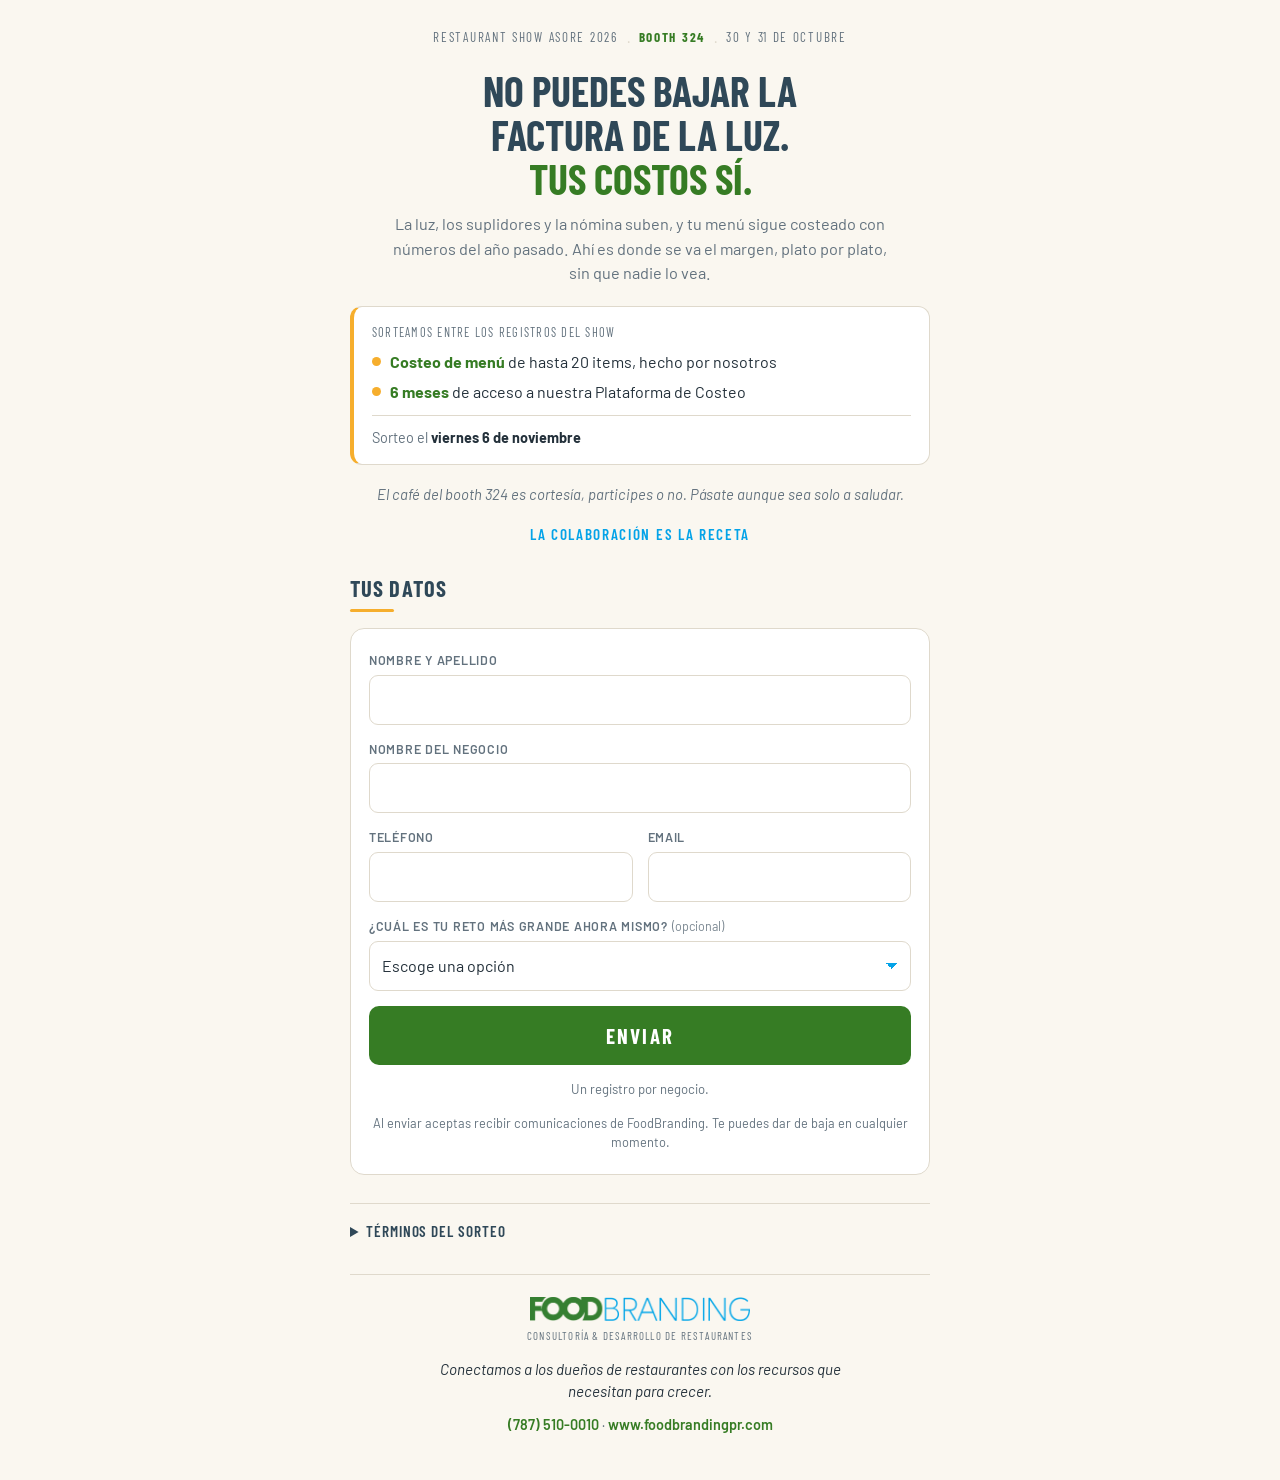
==== sorteo/index.html @ 9867aed2 "Forma general y sorteo ASORE 2026" ====
<!doctype html>
<html lang="es">
<head>
<meta charset="utf-8">
<meta name="viewport" content="width=device-width,initial-scale=1,viewport-fit=cover">
<meta name="robots" content="noindex,nofollow">
<title>Sorteo Costeo de Menú | FoodBranding</title>
<meta name="description" content="Participa por un costeo de menu de hasta 20 items y 6 meses de la Plataforma de Costeo. Restaurant Show de ASORE 2026, booth 324.">
<link rel="stylesheet" href="https://fonts.googleapis.com/css2?family=Barlow:wght@400;500;600;700&family=Barlow+Condensed:wght@600;700&display=swap">
<style>html{color-scheme:light}body{margin:0;font:16px/1.5 system-ui,sans-serif}img{max-width:100%}[hidden]{display:none!important}</style>
</head>
<body>
<style>
/* Layout: una columna sobre crema; el cafe es el gancho, la forma lo cobra. Paleta FoodBranding. */
:root{
  --verde:#367C24;
  --azul:#04A3E8;
  --pizarra:#2F4858;
  --dorado:#F6AE2D;
  --naranja:#F26419;
  --bg:#FAF7F0;
  --surface:#FFFFFF;
  --fg:#23303A;
  --muted:#63727E;
  --line:#DFD9CC;
  --field:#FFFFFF;
  --display:'Barlow Condensed','Arial Narrow',Helvetica,sans-serif;
  --body:'Barlow',-apple-system,BlinkMacSystemFont,'Segoe UI',Helvetica,sans-serif;
  color-scheme:light;
}
*{box-sizing:border-box}
body{background:var(--bg);color:var(--fg);font-family:var(--body);line-height:1.5;margin:0;padding:0 16px}
.wrap{max-width:580px;margin:0 auto;padding-block:28px 44px}

.eyebrow{display:flex;flex-wrap:wrap;justify-content:center;gap:5px 9px;margin:0 0 16px}
.eyebrow span{font-family:var(--display);text-transform:uppercase;letter-spacing:.13em;font-size:.82rem;color:var(--muted)}
.eyebrow b{font-family:var(--display);text-transform:uppercase;letter-spacing:.13em;font-size:.82rem;color:var(--verde);font-weight:700}
.eyebrow i{font-style:normal;color:var(--line)}

h1{font-family:var(--display);text-transform:uppercase;font-weight:700;font-size:clamp(1.85rem,7.6vw,2.6rem);line-height:1.06;text-align:center;margin:0 0 12px;color:var(--pizarra);text-wrap:balance}
h1 em{font-style:normal;color:var(--verde);display:block}
.lede{text-align:center;color:var(--muted);font-size:1.02rem;margin:0 auto 20px;max-width:31rem}
.premio{background:var(--surface);border:1px solid var(--line);border-left:4px solid var(--dorado);border-radius:12px;padding:16px 18px;margin:0 0 18px;text-align:left}
.premio-lbl{font-family:var(--display);text-transform:uppercase;letter-spacing:.1em;font-size:.78rem;color:var(--muted);margin:0 0 10px}
.premio-list{list-style:none;margin:0;padding:0;display:flex;flex-direction:column;gap:8px}
.premio-list li{display:flex;gap:9px;font-size:1rem;line-height:1.35;color:var(--fg)}
.premio-list li span{flex:1;min-width:0}
.premio-list li:before{content:"";flex:none;width:9px;height:9px;border-radius:50%;background:var(--dorado);margin-top:.38em}
.premio-list b{color:var(--verde)}
.premio-fecha{font-size:.9rem;color:var(--muted);margin:12px 0 0;padding-top:11px;border-top:1px solid var(--line)}
.premio-fecha b{color:var(--fg)}
.cafe{text-align:center;font-size:.93rem;color:var(--muted);margin:0 0 18px;font-style:italic}
.terminos{margin-top:28px;border-top:1px solid var(--line);padding-top:16px}
.terminos summary{font-family:var(--display);text-transform:uppercase;letter-spacing:.06em;font-size:.95rem;color:var(--pizarra);cursor:pointer;font-weight:600}
.terminos ol{margin:12px 0 0;padding-left:18px;font-size:.84rem;color:var(--muted);line-height:1.5}
.terminos li{margin-bottom:8px}
.terminos b{color:var(--fg)}
.lema{text-align:center;font-family:var(--display);text-transform:uppercase;letter-spacing:.11em;font-size:.95rem;font-weight:600;color:var(--azul);margin:0 0 26px}

.menu{display:flex;flex-wrap:wrap;justify-content:center;gap:8px;margin:0 0 26px;padding:0;list-style:none}
.menu li{font-family:var(--display);text-transform:uppercase;letter-spacing:.07em;font-size:.92rem;color:var(--pizarra);background:var(--surface);border:1px solid var(--line);border-radius:999px;padding:6px 15px}
.menu li svg{vertical-align:-2px;margin-right:5px}

h2{font-family:var(--display);text-transform:uppercase;letter-spacing:.05em;font-size:1.4rem;color:var(--pizarra);margin:0 0 3px}
.rule{width:44px;height:3px;background:var(--dorado);border-radius:2px;margin-bottom:16px}

form{background:var(--surface);border:1px solid var(--line);border-radius:14px;padding:22px 18px;display:flex;flex-direction:column;gap:15px}
.f{display:flex;flex-direction:column;gap:5px}
.f label{font-size:.78rem;font-weight:600;letter-spacing:.06em;text-transform:uppercase;color:var(--muted)}
.f input,.f select{font:inherit;font-size:1rem;color:var(--fg);background:var(--field);border:1px solid var(--line);border-radius:9px;padding:12px;width:100%;min-width:0}
.f input:focus,.f select:focus{outline:2px solid var(--azul);outline-offset:1px;border-color:var(--azul)}
.f input.bad{border-color:var(--naranja)}
.f select{appearance:none;-webkit-appearance:none;background-image:linear-gradient(45deg,transparent 50%,var(--azul) 50%),linear-gradient(135deg,var(--azul) 50%,transparent 50%);background-position:calc(100% - 18px) 21px,calc(100% - 12px) 21px;background-size:6px 6px,6px 6px;background-repeat:no-repeat;padding-right:36px;cursor:pointer}
.row2{display:grid;grid-template-columns:1fr 1fr;gap:15px}
.opt{display:flex;align-items:flex-start;gap:10px;font-size:.9rem;color:var(--fg);background:#F4F8F2;border:1px solid #D7E6D1;border-radius:10px;padding:12px 13px;cursor:pointer}
.opt input{accent-color:var(--verde);margin:3px 0 0;flex:none;width:18px;height:18px}

button.cta{font-family:var(--display);text-transform:uppercase;letter-spacing:.1em;font-size:1.3rem;font-weight:700;background:var(--verde);color:#fff;border:0;border-radius:10px;padding:17px;cursor:pointer;width:100%}
button.cta:hover{filter:brightness(1.08)}
button.cta:disabled{opacity:.6;cursor:default}
button.cta:focus-visible{outline:2px solid var(--pizarra);outline-offset:2px}
.f label i{font-weight:400;text-transform:none;letter-spacing:normal;color:var(--muted);font-style:normal;opacity:.85}
.error{font-size:.88rem;color:var(--naranja);text-align:center;margin:0;font-weight:600}
.fine{font-size:.82rem;color:var(--muted);text-align:center;margin:0}
.aviso{font-size:.8rem;line-height:1.45;color:var(--muted);text-align:center;margin:0}

.done{display:none;flex-direction:column;gap:14px;background:var(--surface);border:1px solid var(--verde);border-radius:14px;padding:22px 18px}
.done h3{font-family:var(--display);text-transform:uppercase;font-size:1.7rem;color:var(--verde);margin:0}
.done p{margin:0;font-size:.96rem}
pre{background:var(--bg);border:1px solid var(--line);border-radius:9px;padding:12px;font-size:.82rem;white-space:pre-wrap;word-break:break-word;margin:0;overflow-x:auto;color:var(--fg)}
.ghost{background:transparent;color:var(--pizarra);border:1px solid var(--line);border-radius:9px;padding:11px;font:inherit;font-size:.95rem;cursor:pointer}
.wa{display:block;text-align:center;background:#25D366;color:#07301A;font-family:var(--display);text-transform:uppercase;letter-spacing:.09em;font-weight:700;font-size:1.1rem;padding:14px;border-radius:10px;text-decoration:none}

footer{margin-top:32px;padding-top:22px;border-top:1px solid var(--line);text-align:center}
.fb-logo{display:block;width:100%;max-width:220px;height:auto;margin:0 auto 7px}
.fb-tag{font-family:var(--display);text-transform:uppercase;letter-spacing:.11em;font-size:.68rem;color:var(--muted);margin:0 0 14px}
.fb-msg{font-style:italic;font-size:.95rem;color:var(--fg);margin:0 auto 12px;max-width:27rem;line-height:1.45}
.fb-contact{font-size:.9rem;color:var(--muted);margin:0}
.fb-contact a{color:var(--verde);font-weight:600;text-decoration:none}
@media (max-width:420px){.row2{grid-template-columns:1fr}}
</style>

<div class="wrap">
  <p class="eyebrow"><span>Restaurant Show ASORE 2026</span><i>·</i><b>Booth 324</b><i>·</i><span>30 y 31 de octubre</span></p>
  <h1>No puedes bajar la factura de la luz. <em>Tus costos sí.</em></h1>
  <p class="lede">La luz, los suplidores y la nómina suben, y tu menú sigue costeado con números del año pasado. Ahí es donde se va el margen, plato por plato, sin que nadie lo vea.</p>

  <div class="premio">
    <p class="premio-lbl">Sorteamos entre los registros del show</p>
    <ul class="premio-list">
      <li><span><b>Costeo de menú</b> de hasta 20 items, hecho por nosotros</span></li>
      <li><span><b>6 meses</b> de acceso a nuestra Plataforma de Costeo</span></li>
    </ul>
    <p class="premio-fecha">Sorteo el <b>viernes 6 de noviembre</b></p>
  </div>

  <p class="cafe">El café del booth 324 es cortesía, participes o no. Pásate aunque sea solo a saludar.</p>

  <p class="lema">La Colaboración es la Receta</p>

  <h2>Tus datos</h2><div class="rule"></div>

  <form id="f" novalidate>
    <div class="f"><label for="nombre">Nombre y apellido</label><input id="nombre" autocomplete="name"></div>
    <div class="f"><label for="negocio">Nombre del negocio</label><input id="negocio" autocomplete="organization"></div>
    <div class="row2">
      <div class="f"><label for="telefono">Teléfono</label><input id="telefono" type="tel" inputmode="tel" autocomplete="tel"></div>
      <div class="f"><label for="email">Email</label><input id="email" type="email" inputmode="email" autocomplete="email"></div>
    </div>

    <div class="f">
      <label for="reto">¿Cuál es tu reto más grande ahora mismo? <i>(opcional)</i></label>
      <select id="reto">
        <option value="">Escoge una opción</option>
        <option value="Costos y margen">Costos y margen (costeo, precios, desperdicio)</option>
        <option value="Menu">Menú (desarrollo, rediseño, ingeniería)</option>
        <option value="Operacion y procesos">Operación y procesos (estandarización, recetas)</option>
        <option value="Personal">Personal (reclutamiento, entrenamiento, retención)</option>
        <option value="Marca y concepto">Marca y concepto</option>
        <option value="Abrir un negocio nuevo">Abrir un negocio nuevo</option>
        <option value="Otro">Otro</option>
      </select>
    </div>

    <input type="checkbox" id="botcheck" style="display:none" tabindex="-1" autocomplete="off">
    <button type="submit" class="cta" id="btn">Enviar</button>
    <p class="error" id="error" hidden></p>
    <p class="fine">Un registro por negocio.</p>
    <p class="aviso">Al enviar aceptas recibir comunicaciones de FoodBranding. Te puedes dar de baja en cualquier momento.</p>
  </form>

  <div class="done" id="done">
    <h3 id="doneTitle">¡Estás dentro!</h3>
    <p id="doneMsg">Quedaste registrado para el sorteo del 6 de noviembre. Si ganas, te escribimos ese mismo día al correo y al teléfono que nos diste.</p>
    <a class="wa" id="wa" href="#" target="_blank" rel="noopener" hidden>Enviar por WhatsApp</a>
    <pre id="res" hidden></pre>
    <button type="button" class="ghost" id="copy" hidden>Copiar mis datos</button>
    <button type="button" class="ghost" id="back">Registrar otro negocio</button>
  </div>


  <details class="terminos">
    <summary>Términos del sorteo</summary>
    <ol>
      <li><b>Cómo se participa.</b> Llenando esta forma completa durante el Restaurant Show de ASORE 2026, el 30 y 31 de octubre de 2026. Un registro por negocio: los duplicados se eliminan.</li>
      <li><b>Quién puede participar.</b> Dueños, operadores o encargados de negocios de food service en Puerto Rico, mayores de 18 años. No participa el equipo de FoodBranding ni sus familiares.</li>
      <li><b>El premio.</b> Un solo ganador recibe el costeo de menú de hasta 20 items, trabajado por FoodBranding, más 6 meses de acceso a la Plataforma de Costeo.</li>
      <li><b>Qué no incluye.</b> Items adicionales sobre los 20 se cotizan aparte. No incluye estandarización de recetas, ingeniería de menú, diseño ni ningún otro servicio.</li>
      <li><b>Lo que el ganador tiene que poner.</b> El costeo se hace con la información del negocio: recetas, porciones y facturas de suplidores. Sin esa información el trabajo no se puede completar.</li>
      <li><b>El sorteo.</b> Viernes 6 de noviembre de 2026, al azar entre todos los registros válidos.</li>
      <li><b>Cómo se notifica.</b> Al ganador se le escribe ese mismo día al correo y al teléfono que registró. Tiene 5 días laborables para confirmar; si no responde, se sortea de nuevo.</li>
      <li><b>Cuándo se usa.</b> El trabajo se coordina y comienza dentro de los 3 meses siguientes al sorteo.</li>
      <li><b>El premio no es transferible</b> ni se cambia por dinero ni por otro servicio.</li>
      <li><b>Participar no obliga a comprar nada.</b> Publicamos el nombre del ganador solo si él nos autoriza.</li>
    </ol>
  </details>

  <footer>
    <img class="fb-logo" src="[data-uri]" alt="FoodBranding">
    <p class="fb-tag">Consultoría &amp; Desarrollo de Restaurantes</p>
    <p class="fb-msg">Conectamos a los dueños de restaurantes con los recursos que necesitan para crecer.</p>
    <p class="fb-contact"><a href="https://wa.me/17875100010" target="_blank" rel="noopener">(787) 510-0010</a> &middot; <a href="https://www.foodbrandingpr.com" target="_blank" rel="noopener">www.foodbrandingpr.com</a></p>
  </footer>
</div>

<script>
/* ------------------------------------------------------------------
   CONFIGURACION. Llave de Web3Forms (web3forms.com) para esta forma.
   Usa una llave NUEVA, no la del website, para que los leads del show
   no se mezclen con los contactos de foodbrandingpr.com.
------------------------------------------------------------------- */
var FB_SHOW = {
  WEB3FORMS_KEY: "37f3c1a6-9055-496e-bfa0-32e22b7a4965",        // llave del correo que recibe los leads del booth
  WHATSAPP: "17875100010"
};

(function(){
  var $=function(id){return document.getElementById(id);};
  var v=function(id){return ($(id).value||'').trim();};

  function datos(){
    return {
      nombre: v('nombre'), negocio: v('negocio'),
      telefono: v('telefono'), email: v('email'),
      reto: v('reto') || '-'
    };
  }

  function texto(d){
    return ['SORTEO ASORE 2026 - BOOTH 324','Nombre: '+d.nombre,'Negocio: '+d.negocio,
      'Telefono: '+d.telefono,'Email: '+d.email,'Reto principal: '+d.reto,
      'Consentimiento: aviso al enviar (FoodBranding)'].join('\n');
  }

  function enviar(d){
    if(!FB_SHOW.WEB3FORMS_KEY) return Promise.resolve(false);
    return fetch('https://api.web3forms.com/submit',{
      method:'POST',
      headers:{'Content-Type':'application/json','Accept':'application/json'},
      body:JSON.stringify({
        access_key: FB_SHOW.WEB3FORMS_KEY,
        subject: 'Sorteo ASORE 2026 - '+d.negocio,
        from_name: 'Booth 324 ASORE 2026',
        botcheck: $('botcheck').checked,
        Nombre: d.nombre, Negocio: d.negocio, Telefono: d.telefono,
        email: d.email, 'Reto principal': d.reto,
        'Consentimiento': 'Aviso al enviar (FoodBranding)'
      })
    }).then(function(r){return r.json();}).then(function(j){return !!j.success;})
      .catch(function(){return false;});
  }

  $('f').addEventListener('submit',function(e){
    e.preventDefault();
    var NOMBRES={nombre:'tu nombre',negocio:'el nombre del negocio',telefono:'el teléfono',email:'el email'}, falta=null;
    ['nombre','negocio','telefono','email'].forEach(function(id){ if(!v(id)&&!falta) falta=id; });
    ['nombre','negocio','telefono','email'].forEach(function(id){ $(id).classList.remove('bad'); });
    if(falta){
      $(falta).classList.add('bad');
      $('error').textContent='Falta '+NOMBRES[falta]+'.'; $('error').hidden=false;
      $(falta).focus(); $(falta).scrollIntoView({behavior:'smooth',block:'center'});
      return;
    }
    $('error').hidden=true;

    var d=datos(), b=$('btn');
    b.disabled=true; b.textContent='Enviando...';

    enviar(d).then(function(ok){
      b.disabled=false; b.textContent='Enviar';
      var t=texto(d);
      $('res').textContent=t;
      $('wa').href='https://wa.me/'+FB_SHOW.WHATSAPP+'?text='+encodeURIComponent(t);
      if(ok){
        $('doneTitle').textContent='¡Estás dentro!';
        $('doneMsg').textContent='Quedaste registrado para el sorteo del 6 de noviembre. Si ganas, te escribimos ese mismo día al correo y al teléfono que nos diste.';
        $('wa').hidden=true; $('res').hidden=true; $('copy').hidden=true;
      }else{
        $('doneTitle').textContent='Un paso más';
        $('doneMsg').textContent='No pudimos enviar tus datos automáticamente. Mándalos por WhatsApp y los recibimos igual.';
        $('wa').hidden=false; $('res').hidden=false; $('copy').hidden=false;
      }
      $('f').hidden=true; $('done').style.display='flex';
      $('done').scrollIntoView({behavior:'smooth',block:'start'});
    });
  });

  $('copy').addEventListener('click',function(){
    var b=this;
    function sel(){ var r=document.createRange(); r.selectNodeContents($('res'));
      var s=window.getSelection(); s.removeAllRanges(); s.addRange(r); b.textContent='Selecciona y copia'; }
    try{ navigator.clipboard.writeText($('res').textContent).then(function(){
      b.textContent='Copiado'; setTimeout(function(){b.textContent='Copiar mis datos';},1700);
    }).catch(sel); }catch(err){ sel(); }
  });

  $('back').addEventListener('click',function(){
    $('f').reset(); $('done').style.display='none'; $('f').hidden=false;
    window.scrollTo({top:0,behavior:'smooth'});
  });
})();
</script>
</body>
</html>
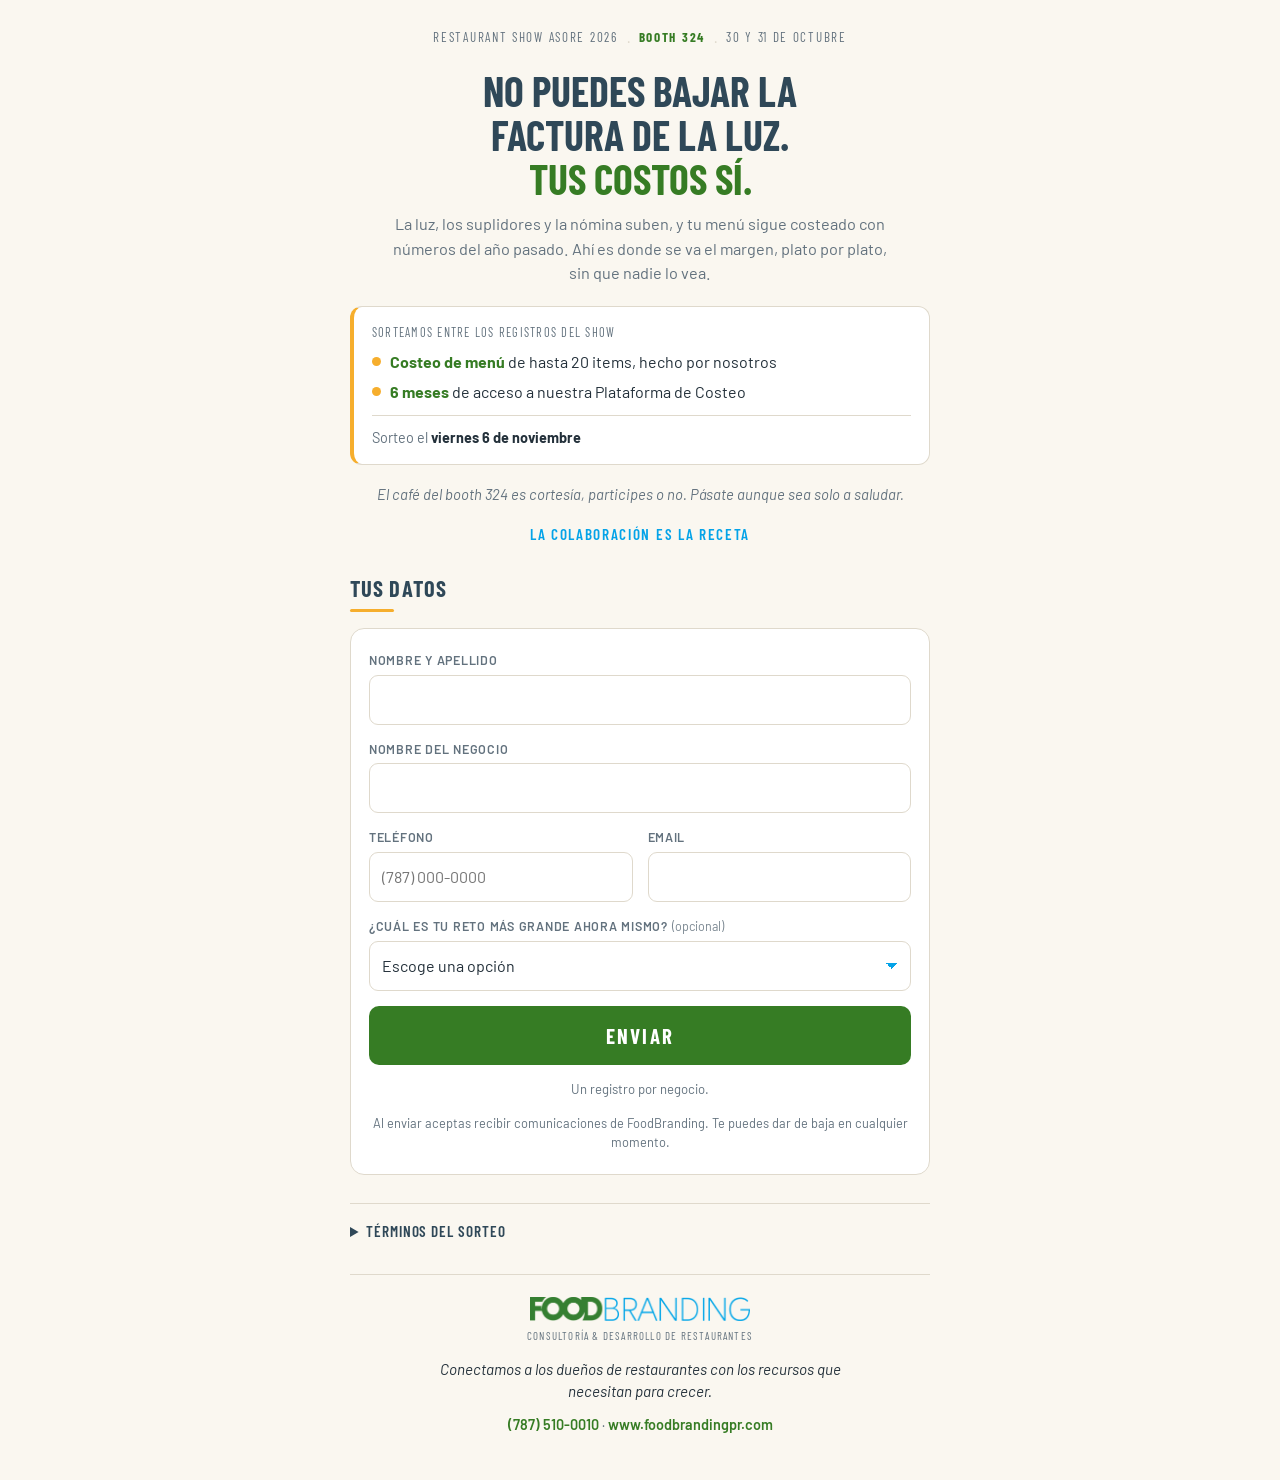
==== commit e1a19458: "Formas ASORE v2" ====
--- a/sorteo/index.html
+++ b/sorteo/index.html
@@ -230,6 +230,24 @@
       .catch(function(){return false;});
   }
 
+
+  // ---- telefono: la persona escribe solo numeros, la mascara pone el formato ----
+  var tel=$('telefono');
+  if(tel){
+    tel.setAttribute('placeholder','(787) 000-0000');
+    tel.setAttribute('maxlength','14');
+    tel.setAttribute('inputmode','numeric');
+    var formato=function(valor){
+      var d=valor.replace(/\D/g,'').slice(0,10);
+      if(!d.length) return '';
+      if(d.length<4) return '('+d;
+      if(d.length<7) return '('+d.slice(0,3)+') '+d.slice(3);
+      return '('+d.slice(0,3)+') '+d.slice(3,6)+'-'+d.slice(6);
+    };
+    tel.addEventListener('input',function(){ this.value=formato(this.value); });
+    tel.addEventListener('blur',function(){ this.value=formato(this.value); });
+  }
+
   $('f').addEventListener('submit',function(e){
     e.preventDefault();
     var NOMBRES={nombre:'tu nombre',negocio:'el nombre del negocio',telefono:'el teléfono',email:'el email'}, falta=null;
@@ -239,6 +257,12 @@
       $(falta).classList.add('bad');
       $('error').textContent='Falta '+NOMBRES[falta]+'.'; $('error').hidden=false;
       $(falta).focus(); $(falta).scrollIntoView({behavior:'smooth',block:'center'});
+      return;
+    }
+    if(v('telefono').replace(/\D/g,'').length!==10){
+      $('telefono').classList.add('bad');
+      $('error').textContent='El teléfono debe tener 10 dígitos.'; $('error').hidden=false;
+      $('telefono').focus(); $('telefono').scrollIntoView({behavior:'smooth',block:'center'});
       return;
     }
     $('error').hidden=true;
